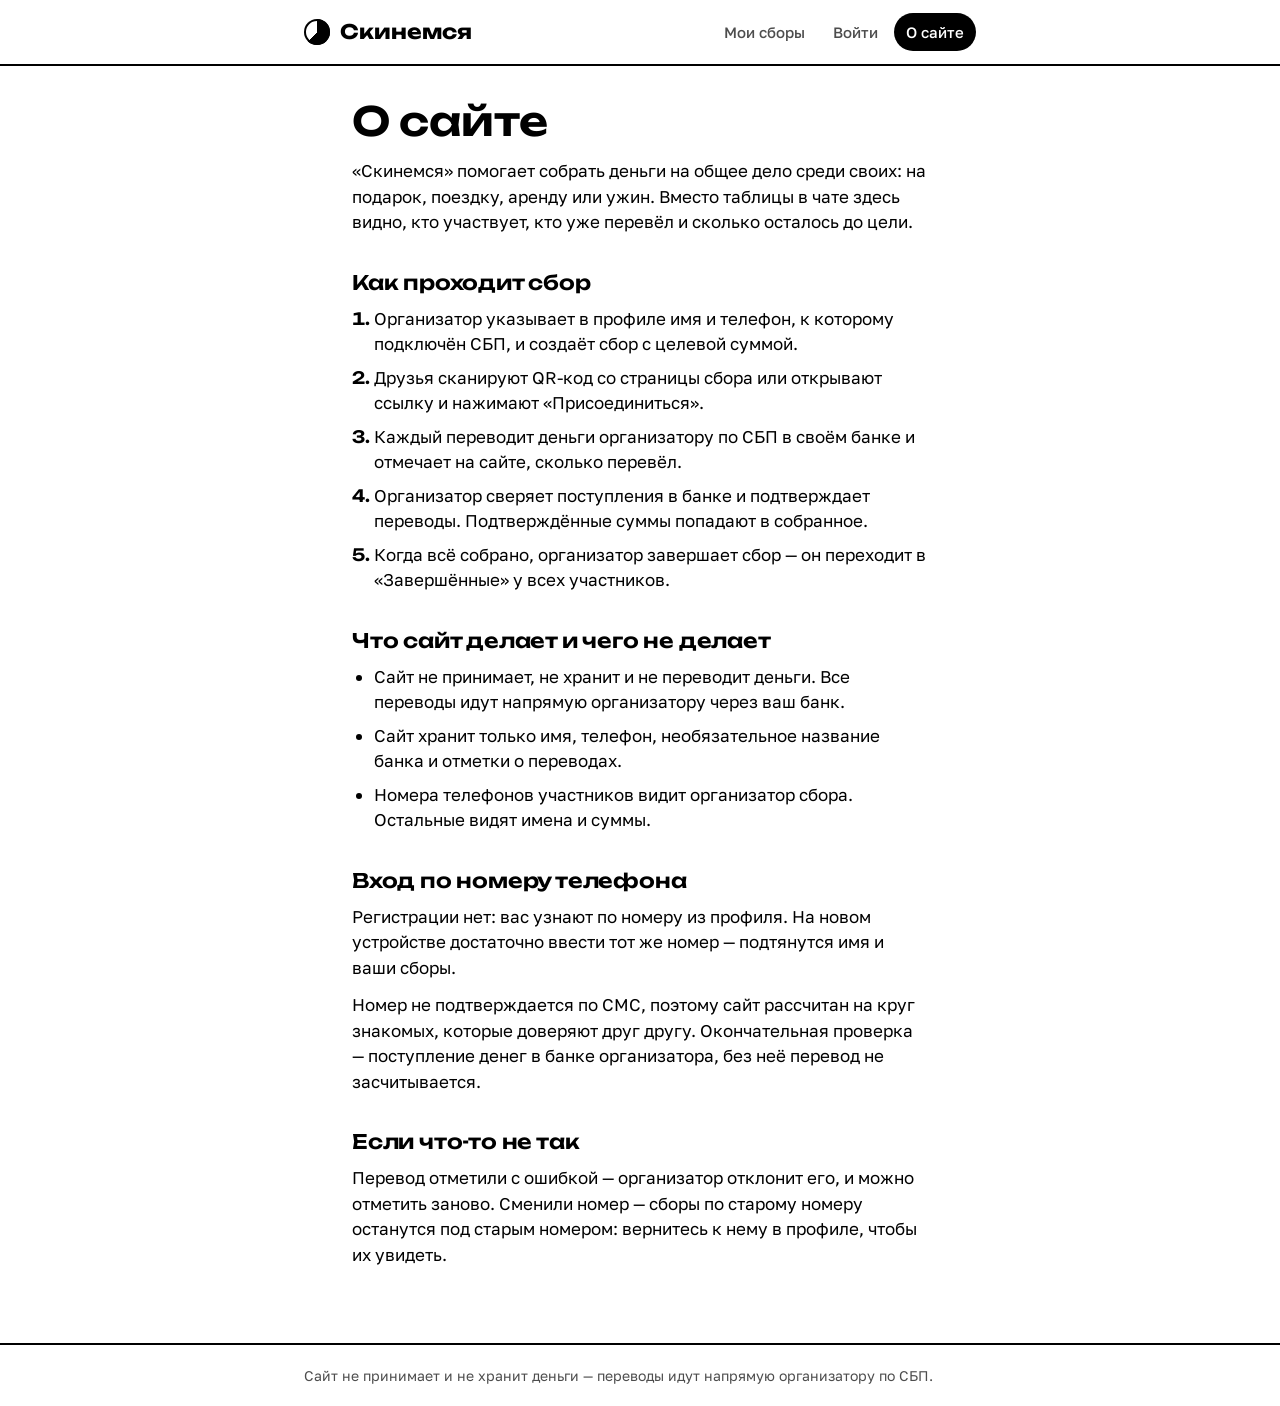
==== about.html @ de992a12 "Добавлен счетчик MyTracker" ====
<!doctype html>
<html lang="ru">
<head>
<meta charset="utf-8">
<meta name="viewport" content="width=device-width, initial-scale=1">
<title>О сайте — Скинемся</title>
<meta name="theme-color" content="#ffffff">
<link rel="icon" href="favicon.svg" type="image/svg+xml">
<link rel="preconnect" href="https://fonts.googleapis.com">
<link rel="preconnect" href="https://fonts.gstatic.com" crossorigin>
<link href="https://fonts.googleapis.com/css2?family=Golos+Text:wght@400;500;600&family=Unbounded:wght@500;600;700&display=swap" rel="stylesheet">
<link rel="stylesheet" href="css/style.css">

<!-- Top100 (Kraken) Counter -->
 <script src="js/analytics.js"></script>
<script>
    (function (w, d, c) {
    (w[c] = w[c] || []).push(function() {
        var options = {
            project: 7752721,
            widgetColor: "3c3a3c",
        };
        if (window.skAnalytics) { window.skAnalytics.apply(options); } 
        try {
            w.top100Counter = new top100(options);
        } catch(e) { }
    });
    var n = d.getElementsByTagName("script")[0],
    s = d.createElement("script"),
    f = function () { n.parentNode.insertBefore(s, n); };
    s.type = "text/javascript";
    s.async = true;
    s.src =
    (d.location.protocol == "https:" ? "https:" : "http:") +
    "//st.top100.ru/top100/top100.js";

    if (w.opera == "[object Opera]") {
    d.addEventListener("DOMContentLoaded", f, false);
} else { f(); }
})(window, document, "_top100q");
</script>
<noscript>
  <img src="//counter.rambler.ru/top100.cnt?pid=7752721" alt="Топ-100" />
</noscript>
<!-- END Top100 (Kraken) Counter -->
    <script>
     window.addEventListener('load', function () {
       window.top100Counter?.drawLogoTo('top100_widget');
     });
   </script>

   <!-- Top.Mail.Ru counter -->
<script type="text/javascript">
var _tmr = window._tmr || (window._tmr = []);
_tmr.push({id: "3800825", type: "pageView", start: (new Date()).getTime()});
(function (d, w, id) {
  if (d.getElementById(id)) return;
  var ts = d.createElement("script"); ts.type = "text/javascript"; ts.async = true; ts.id = id;
  ts.src = "https://top-fwz1.mail.ru/js/code.js";
  var f = function () {var s = d.getElementsByTagName("script")[0]; s.parentNode.insertBefore(ts, s);};
  if (w.opera == "[object Opera]") { d.addEventListener("DOMContentLoaded", f, false); } else { f(); }
})(document, window, "tmr-code");
</script>
<noscript><div><img src="https://top-fwz1.mail.ru/counter?id=3800825;js=na" style="position:absolute;left:-9999px;" alt="Top.Mail.Ru" /></div></noscript>
<!-- /Top.Mail.Ru counter -->
 

</head>
<body>

<a class="skip" href="#main">К содержимому</a>
<header class="site-header">
  <div class="wrap">
    <a class="logo" href="index.html"><span class="logo-mark" aria-hidden="true"></span>Скинемся</a>
    <nav class="nav" aria-label="Разделы">
      <a href="index.html">Мои сборы</a>
      <a href="profile.html"><span id="whoami">Профиль</span></a>
      <a href="about.html" aria-current="page">О сайте</a>
    </nav>
  </div>
</header>

<main id="main">
  <div class="wrap prose">
    <h1>О сайте</h1>
    <p class="lede" style="margin-top:14px">«Скинемся» помогает собрать деньги на общее дело среди своих: на подарок, поездку, аренду или ужин. Вместо таблицы в чате здесь видно, кто участвует, кто уже перевёл и сколько осталось до цели.</p>

    <h2>Как проходит сбор</h2>
    <ol>
      <li>Организатор указывает в профиле имя и телефон, к которому подключён СБП, и создаёт сбор с целевой суммой.</li>
      <li>Друзья сканируют QR-код со страницы сбора или открывают ссылку и нажимают «Присоединиться».</li>
      <li>Каждый переводит деньги организатору по СБП в своём банке и отмечает на сайте, сколько перевёл.</li>
      <li>Организатор сверяет поступления в банке и подтверждает переводы. Подтверждённые суммы попадают в собранное.</li>
      <li>Когда всё собрано, организатор завершает сбор — он переходит в «Завершённые» у всех участников.</li>
    </ol>

    <h2>Что сайт делает и чего не делает</h2>
    <ul>
      <li>Сайт не принимает, не хранит и не переводит деньги. Все переводы идут напрямую организатору через ваш банк.</li>
      <li>Сайт хранит только имя, телефон, необязательное название банка и отметки о переводах.</li>
      <li>Номера телефонов участников видит организатор сбора. Остальные видят имена и суммы.</li>
    </ul>

    <h2>Вход по номеру телефона</h2>
    <p>Регистрации нет: вас узнают по номеру из профиля. На новом устройстве достаточно ввести тот же номер — подтянутся имя и ваши сборы.</p>
    <p>Номер не подтверждается по СМС, поэтому сайт рассчитан на круг знакомых, которые доверяют друг другу. Окончательная проверка — поступление денег в банке организатора, без неё перевод не засчитывается.</p>

    <h2>Если что-то не так</h2>
    <p>Перевод отметили с ошибкой — организатор отклонит его, и можно отметить заново. Сменили номер — сборы по старому номеру останутся под старым номером: вернитесь к нему в профиле, чтобы их увидеть.</p>
  </div>
</main>

<footer class="site-footer">
  <div class="wrap">Сайт не принимает и не хранит деньги — переводы идут напрямую организатору по СБП.</div>
  <div id="top100_widget"></div>
</footer>

<script type="module">
  import { initChrome } from './js/common.js';
  initChrome();
</script>
</body>
</html>
---- css/style.css ----
/* Скинемся — сборы между своими. Чёрно-белая версия.
   Цвета не несут смысла: статусы различаются заливкой, пунктиром и зачёркиванием. */

:root {
  --bg: #ffffff;
  --surface: #ffffff;
  --soft: #efefef;        /* спокойная заливка: подложки, аватары */
  --ink: #000000;
  --muted: #4d4d4d;
  --line: #c9c9c9;        /* тонкие разделители в списках */
  --field: #6e6e6e;       /* рамка полей ввода */
  --btn: #000000;
  --btn-ink: #ffffff;

  --font-display: "Unbounded", "Arial Black", system-ui, sans-serif;
  --font-body: "Golos Text", system-ui, -apple-system, "Segoe UI", sans-serif;

  --measure: 44rem;
  --r-sm: 8px;
  --r-lg: 14px;
  --edge: 2px;
  color-scheme: light;
}

@media (prefers-color-scheme: dark) {
  :root:not([data-theme="light"]) {
    --bg: #000000;
    --surface: #000000;
    --soft: #1c1c1c;
    --ink: #ffffff;
    --muted: #b8b8b8;
    --line: #3d3d3d;
    --field: #8f8f8f;
    --btn: #ffffff;
    --btn-ink: #000000;
    color-scheme: dark;
  }
}

*, *::before, *::after { box-sizing: border-box; }

html { -webkit-text-size-adjust: 100%; }

body {
  margin: 0;
  background: var(--bg);
  color: var(--ink);
  font-family: var(--font-body);
  font-size: 1.0625rem;
  line-height: 1.5;
  min-height: 100vh;
  display: flex;
  flex-direction: column;
}

a { color: inherit; text-underline-offset: 0.18em; }
a:hover { text-decoration-thickness: 2px; }

:focus-visible {
  outline: 3px solid var(--ink);
  outline-offset: 3px;
  border-radius: 4px;
}

h1, h2, h3 {
  font-family: var(--font-display);
  font-weight: 600;
  line-height: 1.15;
  letter-spacing: -0.01em;
  margin: 0;
}
h1 { font-size: clamp(1.75rem, 5vw, 2.5rem); }
h2 { font-size: 1.125rem; margin-bottom: 0.875rem; }
p { margin: 0 0 0.75rem; }

.wrap {
  width: 100%;
  max-width: var(--measure);
  margin: 0 auto;
  padding: 0 16px;
}

.skip {
  position: absolute; left: -999px; top: 8px;
  background: var(--surface); color: var(--ink);
  border: var(--edge) solid var(--ink);
  padding: 8px 12px; z-index: 10;
}
.skip:focus { left: 8px; }

/* ---------------------------------------------------------------- Шапка */

.demo-bar {
  background: var(--soft);
  color: var(--ink);
  border-bottom: 2px dashed var(--ink);
  font-size: 0.875rem;
  padding: 8px 16px;
  text-align: center;
}

.site-header {
  border-bottom: var(--edge) solid var(--ink);
  background: var(--surface);
}
.site-header .wrap {
  display: flex;
  align-items: center;
  justify-content: space-between;
  gap: 16px;
  min-height: 64px;
  flex-wrap: wrap;
}
.logo {
  font-family: var(--font-display);
  font-weight: 700;
  font-size: 1.25rem;
  text-decoration: none;
  display: inline-flex;
  align-items: center;
  gap: 10px;
}
.logo-mark {
  width: 26px; height: 26px; border-radius: 50%;
  background: conic-gradient(var(--ink) 0 62%, var(--surface) 62% 100%);
  box-shadow: inset 0 0 0 2px var(--ink);
  flex: none;
}
.nav { display: flex; gap: 4px; flex-wrap: wrap; }
.nav a {
  text-decoration: none;
  padding: 8px 12px;
  border-radius: 999px;
  color: var(--muted);
  font-weight: 500;
  font-size: 0.9375rem;
}
.nav a:hover { color: var(--ink); background: var(--soft); }
.nav a[aria-current="page"] {
  color: var(--btn-ink);
  background: var(--btn);
}

main { flex: 1; padding: 32px 0 64px; }

.site-footer {
  border-top: var(--edge) solid var(--ink);
  color: var(--muted);
  font-size: 0.875rem;
  padding: 20px 0;
}

/* --------------------------------------------------------------- Кнопки */

.btn {
  appearance: none;
  border: var(--edge) solid var(--btn);
  background: var(--btn);
  color: var(--btn-ink);
  font: 600 1rem/1.2 var(--font-body);
  padding: 12px 20px;
  border-radius: 999px;
  cursor: pointer;
  text-decoration: none;
  display: inline-flex;
  align-items: center;
  justify-content: center;
  gap: 8px;
  min-height: 48px;
}
.btn:hover { background: var(--surface); color: var(--ink); border-color: var(--ink); }
.btn:disabled { opacity: 0.5; cursor: progress; }

/* Главное действие на экране: контур и жёсткая тень */
.btn-fill {
  background: var(--surface);
  color: var(--ink);
  border-color: var(--ink);
  box-shadow: 4px 4px 0 var(--ink);
}
.btn-fill:hover { background: var(--ink); color: var(--surface); }

.btn-ghost { background: transparent; color: var(--ink); border-color: var(--ink); }
.btn-ghost:hover { background: var(--ink); color: var(--surface); }

.btn-small { min-height: 36px; padding: 6px 14px; font-size: 0.9375rem; }

/* Подтвердить — сплошная, отклонить — пунктир */
.btn-ok { background: var(--btn); border-color: var(--btn); color: var(--btn-ink); }
.btn-bad { background: transparent; border: var(--edge) dashed var(--ink); color: var(--ink); }
.btn-bad:hover { background: var(--ink); color: var(--surface); border-style: dashed; }
.btn-row { display: flex; gap: 10px; flex-wrap: wrap; align-items: center; }

/* ---------------------------------------------------------------- Формы */

.field { display: grid; gap: 6px; margin-bottom: 18px; }
.field label { font-weight: 600; font-size: 0.9375rem; }
.field .hint { color: var(--muted); font-size: 0.875rem; margin: 0; }
input, textarea {
  font: inherit;
  color: var(--ink);
  background: var(--surface);
  border: var(--edge) solid var(--field);
  border-radius: var(--r-sm);
  padding: 11px 12px;
  width: 100%;
}
input::placeholder, textarea::placeholder { color: var(--field); opacity: 1; }
input:focus, textarea:focus {
  border-color: var(--ink);
  box-shadow: 0 0 0 1px var(--ink);
  outline: none;
}
textarea { min-height: 84px; resize: vertical; }
.error-text {
  color: var(--ink);
  font-size: 0.875rem;
  font-weight: 600;
  margin: 0;
  min-height: 1.3em;
}
.error-text:not(:empty) {
  border-left: 4px solid var(--ink);
  padding-left: 10px;
}

/* ------------------------------------------------------------- Панели */

.panel {
  background: var(--surface);
  border: var(--edge) solid var(--ink);
  border-radius: var(--r-lg);
  padding: 24px;
  margin-bottom: 20px;
}
@media (max-width: 520px) {
  .panel { padding: 18px 16px; }
}

.page-head {
  display: flex;
  justify-content: space-between;
  align-items: flex-end;
  gap: 16px;
  flex-wrap: wrap;
  margin-bottom: 28px;
}
.lede { color: var(--muted); max-width: 36rem; }
.muted { color: var(--muted); }
.state { color: var(--muted); padding: 24px 0; }

/* -------------------------------------------- Шкала сбора — главный элемент */

.tally-figures {
  display: flex;
  align-items: baseline;
  gap: 12px;
  flex-wrap: wrap;
  margin-bottom: 14px;
}
.big-sum {
  font-family: var(--font-display);
  font-weight: 700;
  font-size: clamp(2.25rem, 9vw, 3.75rem);
  line-height: 1;
  letter-spacing: -0.03em;
  font-variant-numeric: tabular-nums;
}
.of-sum { color: var(--muted); font-size: 1.125rem; }
.bar {
  position: relative;
  height: 30px;
  border-radius: 999px;
  background: var(--surface);
  overflow: hidden;
  box-shadow: inset 0 0 0 2px var(--ink);
}
.bar > .bar-fill {
  position: absolute; inset: 0 auto 0 0;
  background: var(--ink);
  transition: width 700ms cubic-bezier(.2,.8,.2,1);
}
/* Ждёт подтверждения: штриховка вместо сплошной заливки */
.bar > .bar-pending {
  position: absolute; top: 0; bottom: 0;
  background: repeating-linear-gradient(-45deg, var(--ink) 0 2px, transparent 2px 7px);
}
.bar-thin { height: 10px; box-shadow: inset 0 0 0 1.5px var(--ink); }
.tally-note { margin-top: 12px; color: var(--muted); font-size: 0.9375rem; }
.tally-note strong { color: var(--ink); }

@media (prefers-reduced-motion: reduce) {
  .bar > .bar-fill { transition: none; }
}

/* ---------------------------------------------------------- Список сборов */

.list-heading { margin: 32px 0 12px; }
.cards { list-style: none; margin: 0; padding: 0; display: grid; gap: 12px; }
.c-card {
  display: block;
  background: var(--surface);
  border: var(--edge) solid var(--ink);
  border-radius: var(--r-lg);
  padding: 18px 20px;
  text-decoration: none;
}
.c-card:hover { box-shadow: 5px 5px 0 var(--ink); transform: translate(-2px, -2px); }
.c-card-top { display: flex; justify-content: space-between; gap: 12px; align-items: baseline; margin-bottom: 4px; }
.c-card-title { font-family: var(--font-display); font-weight: 600; font-size: 1.0625rem; }
.c-card-sum { font-weight: 600; font-variant-numeric: tabular-nums; white-space: nowrap; }
.c-card-meta { color: var(--muted); font-size: 0.875rem; margin-bottom: 12px; }
/* Завершённый сбор: пунктирная рамка */
.c-card.is-closed { background: transparent; border-style: dashed; }

.empty {
  border: var(--edge) dashed var(--ink);
  border-radius: var(--r-lg);
  padding: 28px 24px;
  text-align: left;
}
.empty p { color: var(--muted); }

/* --------------------------------------------------------------- Бейджи */

.tag {
  display: inline-block;
  font-size: 0.8125rem;
  font-weight: 600;
  padding: 2px 10px;
  border-radius: 999px;
  border: 1.5px solid var(--ink);
  background: var(--surface);
  color: var(--ink);
  white-space: nowrap;
}
.tag-ok { background: var(--ink); color: var(--surface); }          /* подтверждено: сплошная */
.tag-wait { border-style: dashed; background: var(--soft); }        /* ждёт: пунктир */
.tag-bad { text-decoration: line-through; color: var(--muted); border-color: var(--muted); } /* отклонено: зачёркнуто */

/* ------------------------------------------------------------- Страница сбора */

.c-head { margin-bottom: 24px; }
.c-head h1 { margin-bottom: 10px; overflow-wrap: anywhere; }
.c-meta { display: flex; gap: 8px; flex-wrap: wrap; align-items: center; color: var(--muted); font-size: 0.9375rem; }
.c-desc { margin-top: 12px; white-space: pre-line; }

.sbp {
  display: flex;
  justify-content: space-between;
  align-items: center;
  gap: 12px;
  flex-wrap: wrap;
  padding: 14px 16px;
  border-radius: var(--r-sm);
  background: var(--soft);
  margin-bottom: 14px;
}
.sbp-phone {
  font-family: var(--font-display);
  font-weight: 600;
  font-size: 1.25rem;
  font-variant-numeric: tabular-nums;
}
.sbp-bank { color: var(--muted); font-size: 0.9375rem; }

.pay-form { display: flex; gap: 10px; flex-wrap: wrap; align-items: flex-end; }
.pay-form .field { flex: 1 1 180px; margin: 0; }

.rows { list-style: none; margin: 0; padding: 0; }
.row {
  display: flex;
  justify-content: space-between;
  align-items: center;
  gap: 12px;
  padding: 12px 0;
  border-top: 1px solid var(--line);
  flex-wrap: wrap;
}
.row:first-child { border-top: 0; padding-top: 0; }
.row:last-child { padding-bottom: 0; }
.row-main { min-width: 0; }
.row-name { font-weight: 600; overflow-wrap: anywhere; }
.row-sub { color: var(--muted); font-size: 0.875rem; }
.row-side { display: flex; gap: 8px; align-items: center; flex-wrap: wrap; justify-content: flex-end; }
.row-sum { font-weight: 600; font-variant-numeric: tabular-nums; }
.avatar {
  width: 36px; height: 36px; border-radius: 50%;
  display: inline-grid; place-items: center;
  font-family: var(--font-display); font-weight: 600; font-size: 0.875rem;
  background: var(--soft);
  border: 1.5px solid var(--ink);
  flex: none;
}
.row-who { display: flex; gap: 12px; align-items: center; min-width: 0; }

.invite { display: grid; grid-template-columns: auto 1fr; gap: 24px; align-items: center; }
/* QR всегда чёрный на белом, в любой теме */
.qr {
  width: 188px; height: 188px;
  background: #ffffff;
  border-radius: var(--r-sm);
  padding: 10px;
  box-shadow: 0 0 0 2px var(--ink);
}
.qr svg { width: 100%; height: 100%; display: block; }
.qr svg path, .qr svg rect { shape-rendering: crispEdges; }
@media (max-width: 560px) {
  .invite { grid-template-columns: 1fr; justify-items: start; }
}

details summary { cursor: pointer; font-weight: 600; padding: 4px 0; }
details[open] summary { margin-bottom: 12px; }

/* ---------------------------------------------------------------- Диалог */

dialog {
  border: var(--edge) solid var(--ink);
  border-radius: var(--r-lg);
  padding: 0;
  width: min(32rem, calc(100vw - 32px));
  background: var(--surface);
  color: var(--ink);
}
dialog::backdrop { background: rgba(0, 0, 0, 0.6); }
dialog form { padding: 24px; }
dialog h2 { font-size: 1.375rem; margin-bottom: 20px; }

/* --------------------------------------------------------------- Профиль */

.profile-card { max-width: 30rem; }
.who-line { display: flex; gap: 14px; align-items: center; margin-bottom: 22px; }
.who-line .avatar {
  width: 52px; height: 52px; font-size: 1.125rem;
  background: var(--ink); color: var(--surface);
}

/* --------------------------------------------------------------- О сайте */

.prose { max-width: 38rem; }
.prose h2 { margin: 36px 0 12px; font-size: 1.25rem; }
.prose p, .prose li { color: var(--ink); }
.prose ol, .prose ul { padding-left: 1.3em; margin: 0 0 12px; }
.prose li { margin-bottom: 8px; }
.prose li::marker { font-family: var(--font-display); font-weight: 600; }
.prose code {
  background: var(--soft);
  border-radius: 4px;
  padding: 1px 6px;
  font-size: 0.9em;
}

/* ----------------------------------------------------------------- Тост */

.toast {
  position: fixed;
  left: 50%;
  bottom: 24px;
  transform: translate(-50%, 20px);
  background: var(--btn);
  color: var(--btn-ink);
  border: var(--edge) solid var(--ink);
  padding: 12px 18px;
  border-radius: 999px;
  font-weight: 500;
  opacity: 0;
  pointer-events: none;
  transition: opacity 180ms, transform 180ms;
  max-width: calc(100vw - 32px);
  z-index: 50;
}
/* Ошибка: пунктирная рамка вместо красного */
.toast[data-kind="bad"] {
  background: var(--surface);
  color: var(--ink);
  border-style: dashed;
  box-shadow: 4px 4px 0 var(--ink);
}
.toast.is-visible { opacity: 1; transform: translate(-50%, 0); }
@media (prefers-reduced-motion: reduce) { .toast { transition: none; } }

[hidden] { display: none !important; }
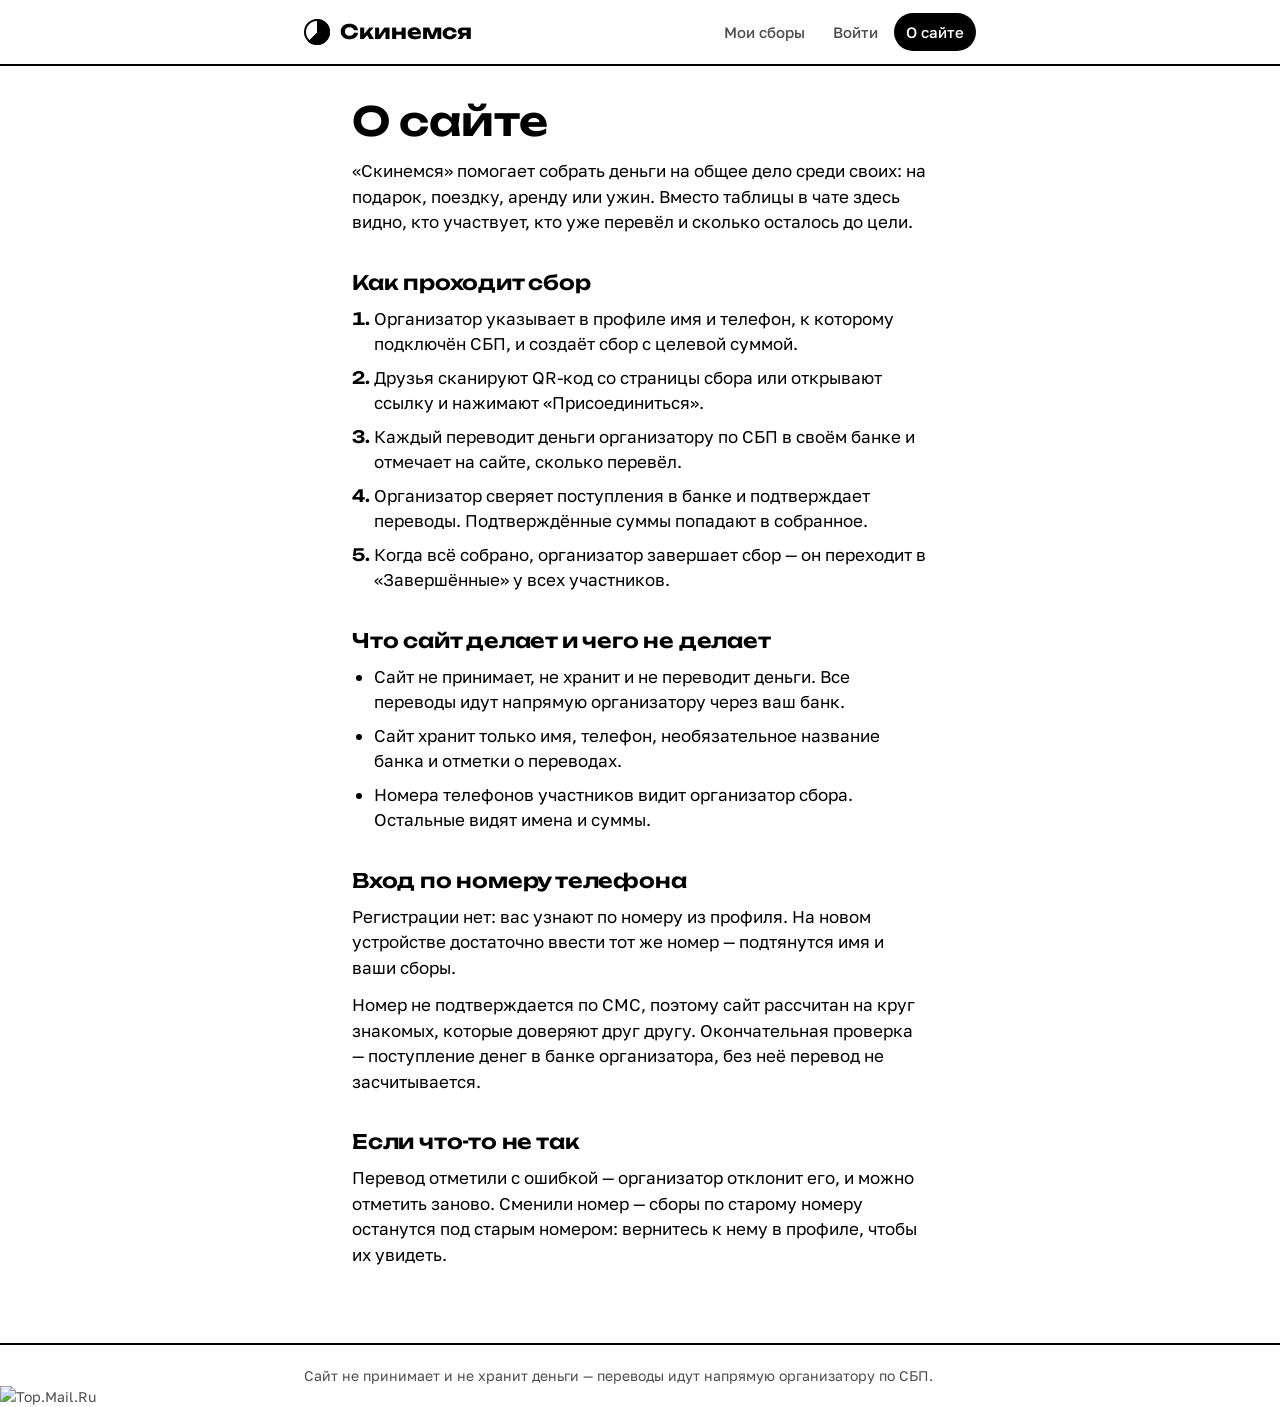
==== commit e734ee46: "Добавлен логотип счетчика на страницу about3" ====
--- a/about.html
+++ b/about.html
@@ -61,7 +61,7 @@
   if (w.opera == "[object Opera]") { d.addEventListener("DOMContentLoaded", f, false); } else { f(); }
 })(document, window, "tmr-code");
 </script>
-<noscript><div><img src="https://top-fwz1.mail.ru/counter?id=3800825;js=na" style="position:absolute;left:-9999px;" alt="Top.Mail.Ru" /></div></noscript>
+
 <!-- /Top.Mail.Ru counter -->
  
 
@@ -113,6 +113,8 @@
 <footer class="site-footer">
   <div class="wrap">Сайт не принимает и не хранит деньги — переводы идут напрямую организатору по СБП.</div>
   <div id="top100_widget"></div>
+  <div><img src="https://top-fwz1.mail.ru/counter?id=3800825;js=na" style="position:absolute;left:0px;" alt="Top.Mail.Ru" /></div>
+
 </footer>
 
 <script type="module">
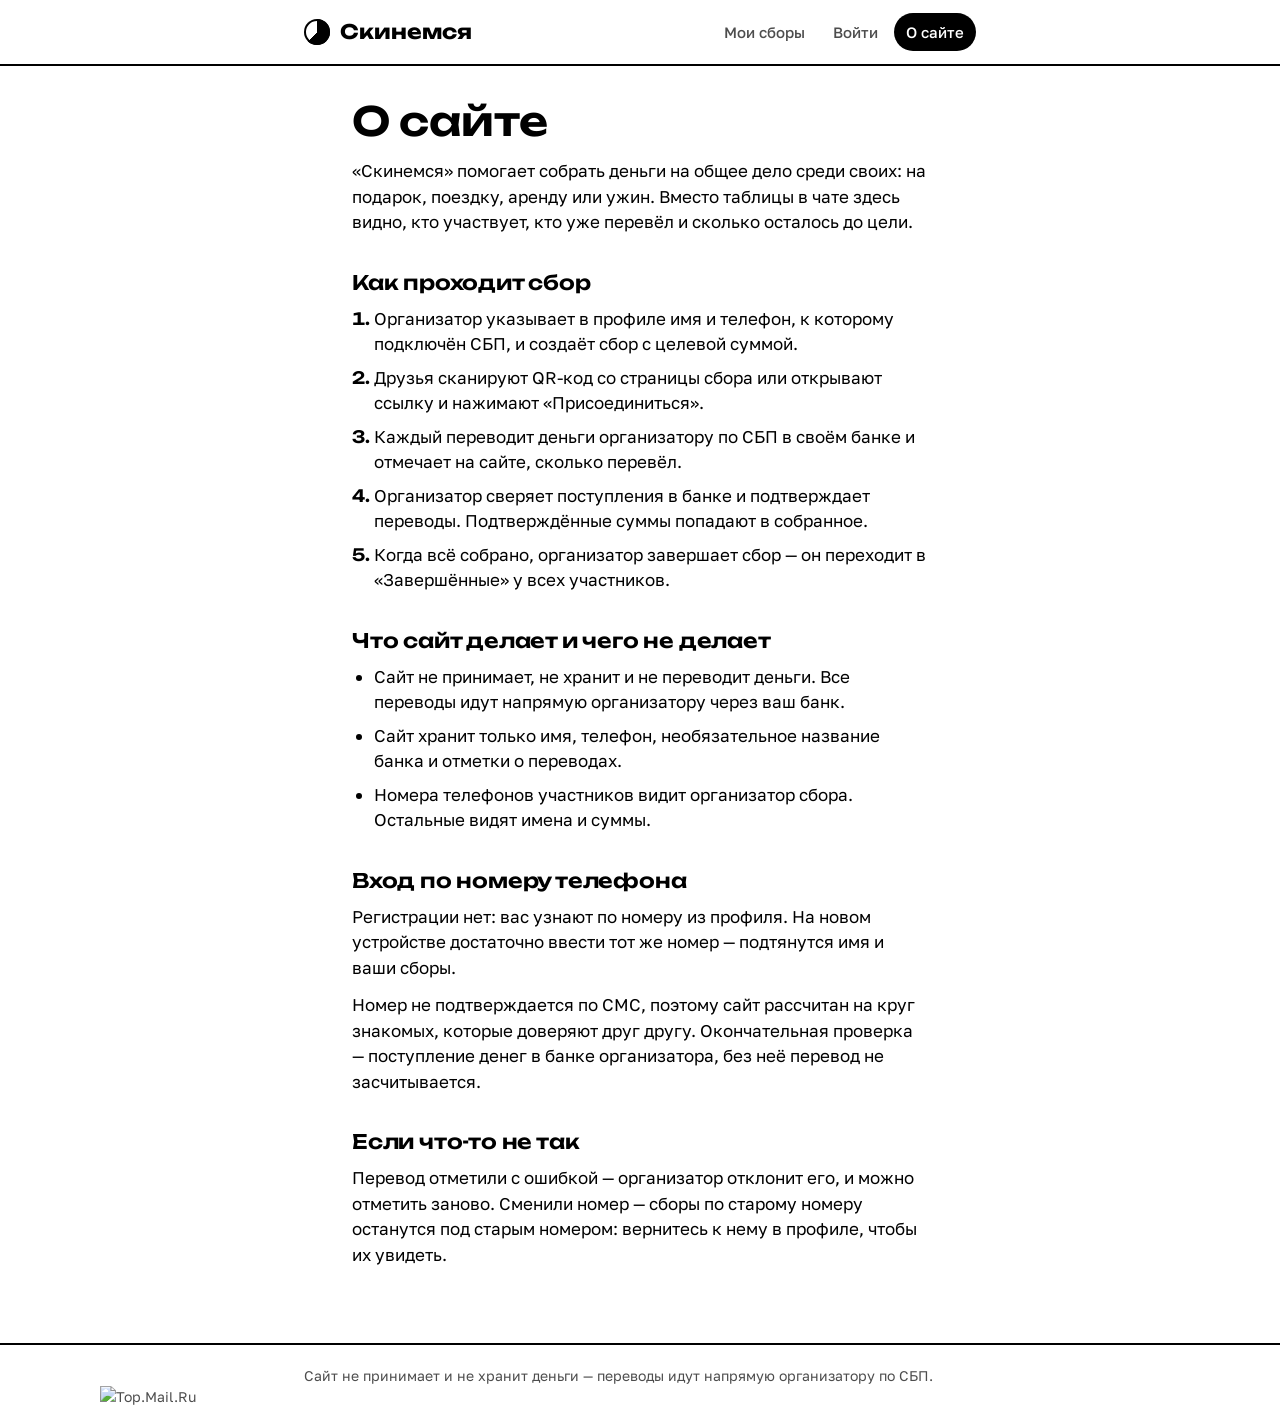
==== commit da2a93e2: "Добавлен логотип счетчика на страницу about4" ====
--- a/about.html
+++ b/about.html
@@ -113,7 +113,7 @@
 <footer class="site-footer">
   <div class="wrap">Сайт не принимает и не хранит деньги — переводы идут напрямую организатору по СБП.</div>
   <div id="top100_widget"></div>
-  <div><img src="https://top-fwz1.mail.ru/counter?id=3800825;js=na" style="position:absolute;left:0px;" alt="Top.Mail.Ru" /></div>
+  <div><img src="https://top-fwz1.mail.ru/counter?id=3800825;js=na" style="position:absolute;left:100px;" alt="Top.Mail.Ru" /></div>
 
 </footer>
 
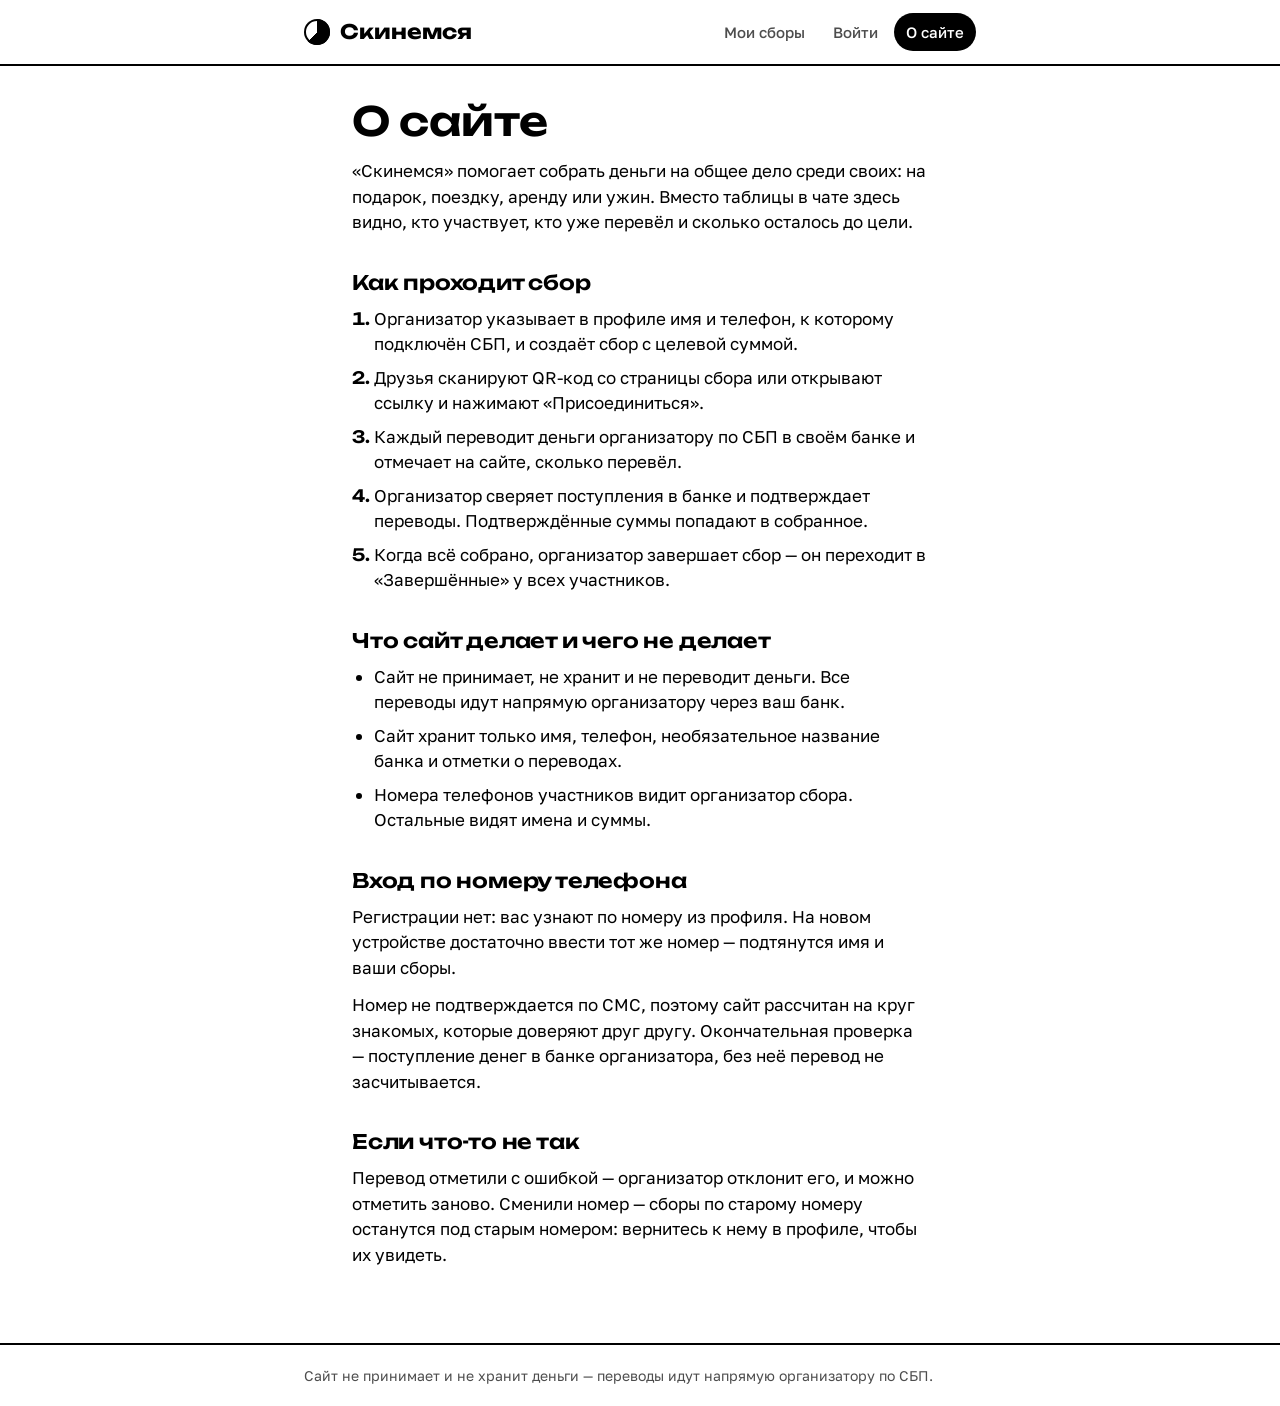
==== commit eaf59d13: "Добавлен логотип счетчика на страницу about5" ====
--- a/about.html
+++ b/about.html
@@ -61,9 +61,9 @@
   if (w.opera == "[object Opera]") { d.addEventListener("DOMContentLoaded", f, false); } else { f(); }
 })(document, window, "tmr-code");
 </script>
+<noscript><div><img src="https://top-fwz1.mail.ru/counter?id=3800825;js=na" style="position:absolute;left:-9999px;" alt="Top.Mail.Ru" /></div></noscript>
+<!-- /Top.Mail.Ru counter -->
 
-<!-- /Top.Mail.Ru counter -->
- 
 
 </head>
 <body>
@@ -113,8 +113,6 @@
 <footer class="site-footer">
   <div class="wrap">Сайт не принимает и не хранит деньги — переводы идут напрямую организатору по СБП.</div>
   <div id="top100_widget"></div>
-  <div><img src="https://top-fwz1.mail.ru/counter?id=3800825;js=na" style="position:absolute;left:100px;" alt="Top.Mail.Ru" /></div>
-
 </footer>
 
 <script type="module">
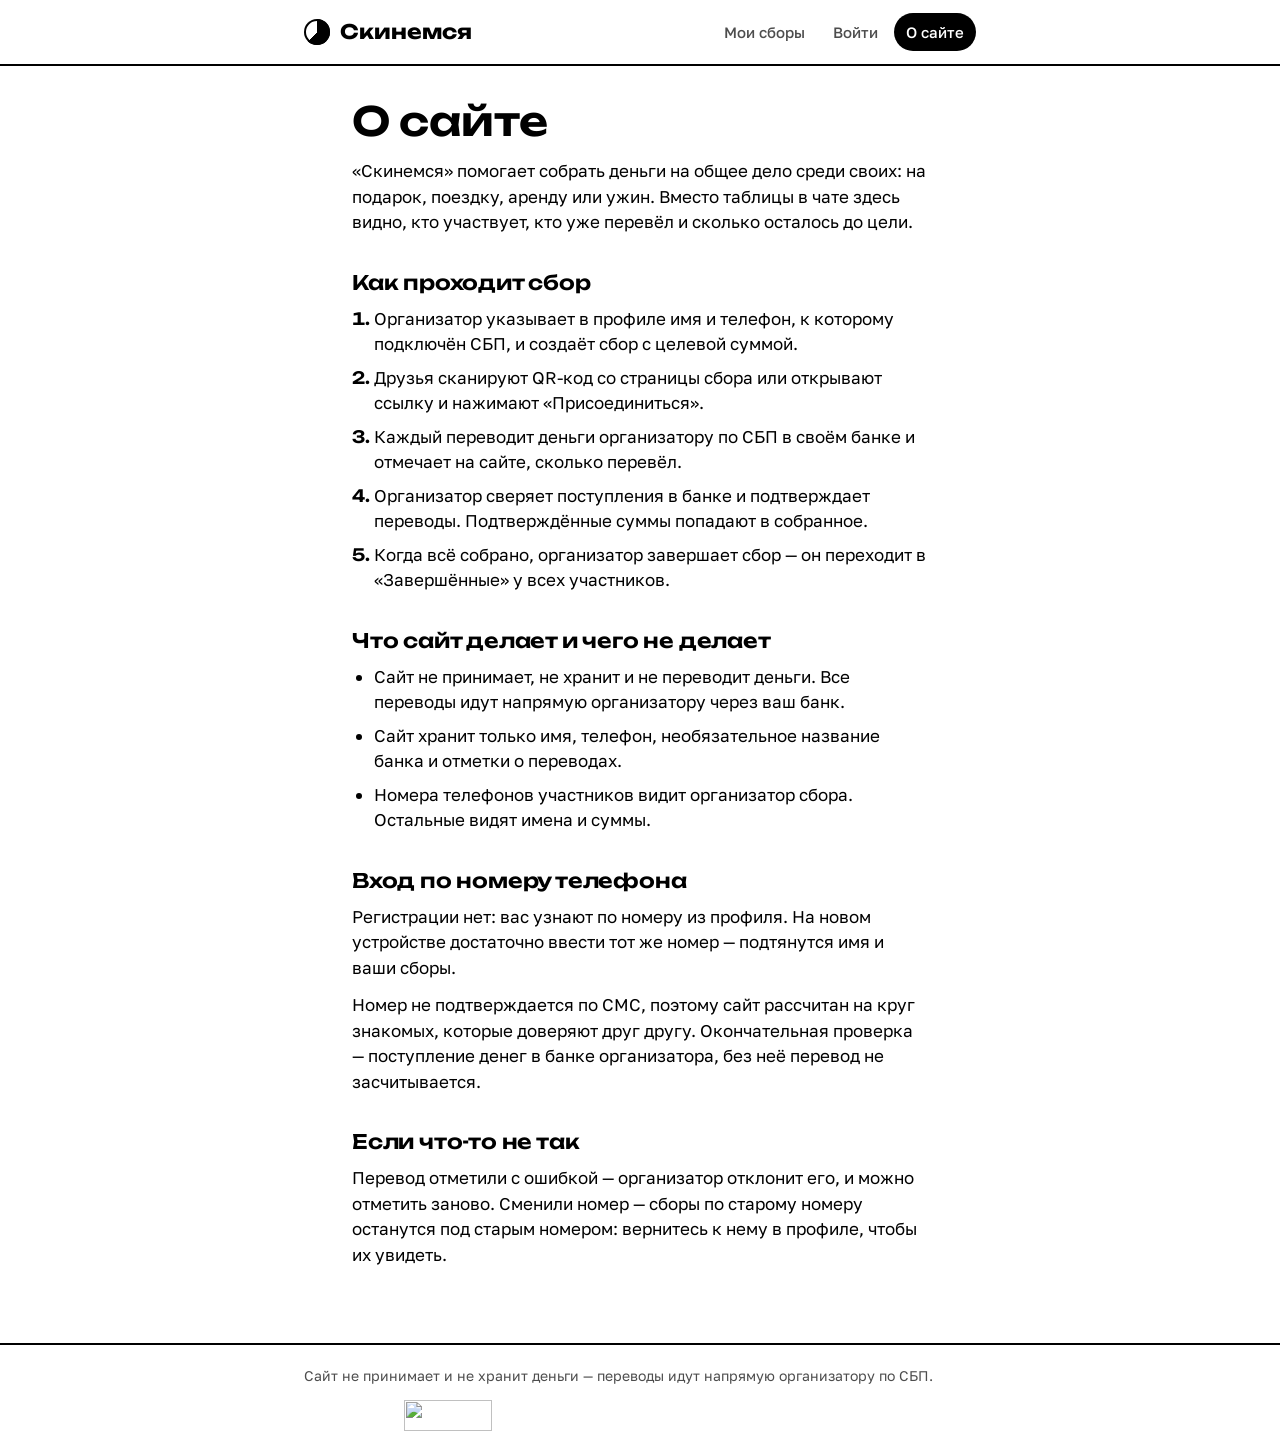
==== commit e55fa02c: "Добавлен счетчик LiveInternet" ====
--- a/about.html
+++ b/about.html
@@ -65,6 +65,7 @@
 <!-- /Top.Mail.Ru counter -->
 
 
+
 </head>
 <body>
 
@@ -111,13 +112,30 @@
 </main>
 
 <footer class="site-footer">
-  <div class="wrap">Сайт не принимает и не хранит деньги — переводы идут напрямую организатору по СБП.</div>
-  <div id="top100_widget"></div>
+  <div class="wrap">
+    Сайт не принимает и не хранит деньги — переводы идут напрямую организатору по СБП.
+
+    <div style="display:flex; flex-wrap:wrap; align-items:center; gap:12px; margin-top:14px;">
+      <div id="top100_widget" style="position:static; min-width:88px; min-height:31px;"></div>
+      <div style="min-width:88px; min-height:31px;"><!--LiveInternet counter--><a href="https://www.liveinternet.ru/click"
+      target="_blank"><img id="licnt5DE4" width="88" height="31" style="border:0"
+      title="LiveInternet: показано число просмотров за 24 часа, посетителей за 24 часа и за сегодня"
+      src="[data-uri]"
+      alt=""/></a><script>(function(d,s){d.getElementById("licnt5DE4").src=
+      "https://counter.yadro.ru/hit?t18.2;r"+escape(d.referrer)+
+      ((typeof(s)=="undefined")?"":";s"+s.width+"*"+s.height+"*"+
+      (s.colorDepth?s.colorDepth:s.pixelDepth))+";u"+escape(d.URL)+
+      ";h"+escape(d.title.substring(0,150))+";"+Math.random()})
+      (document,screen)</script><!--/LiveInternet--></div>
+    </div>
+  </div>
 </footer>
 
 <script type="module">
   import { initChrome } from './js/common.js';
   initChrome();
 </script>
+
+
 </body>
 </html>
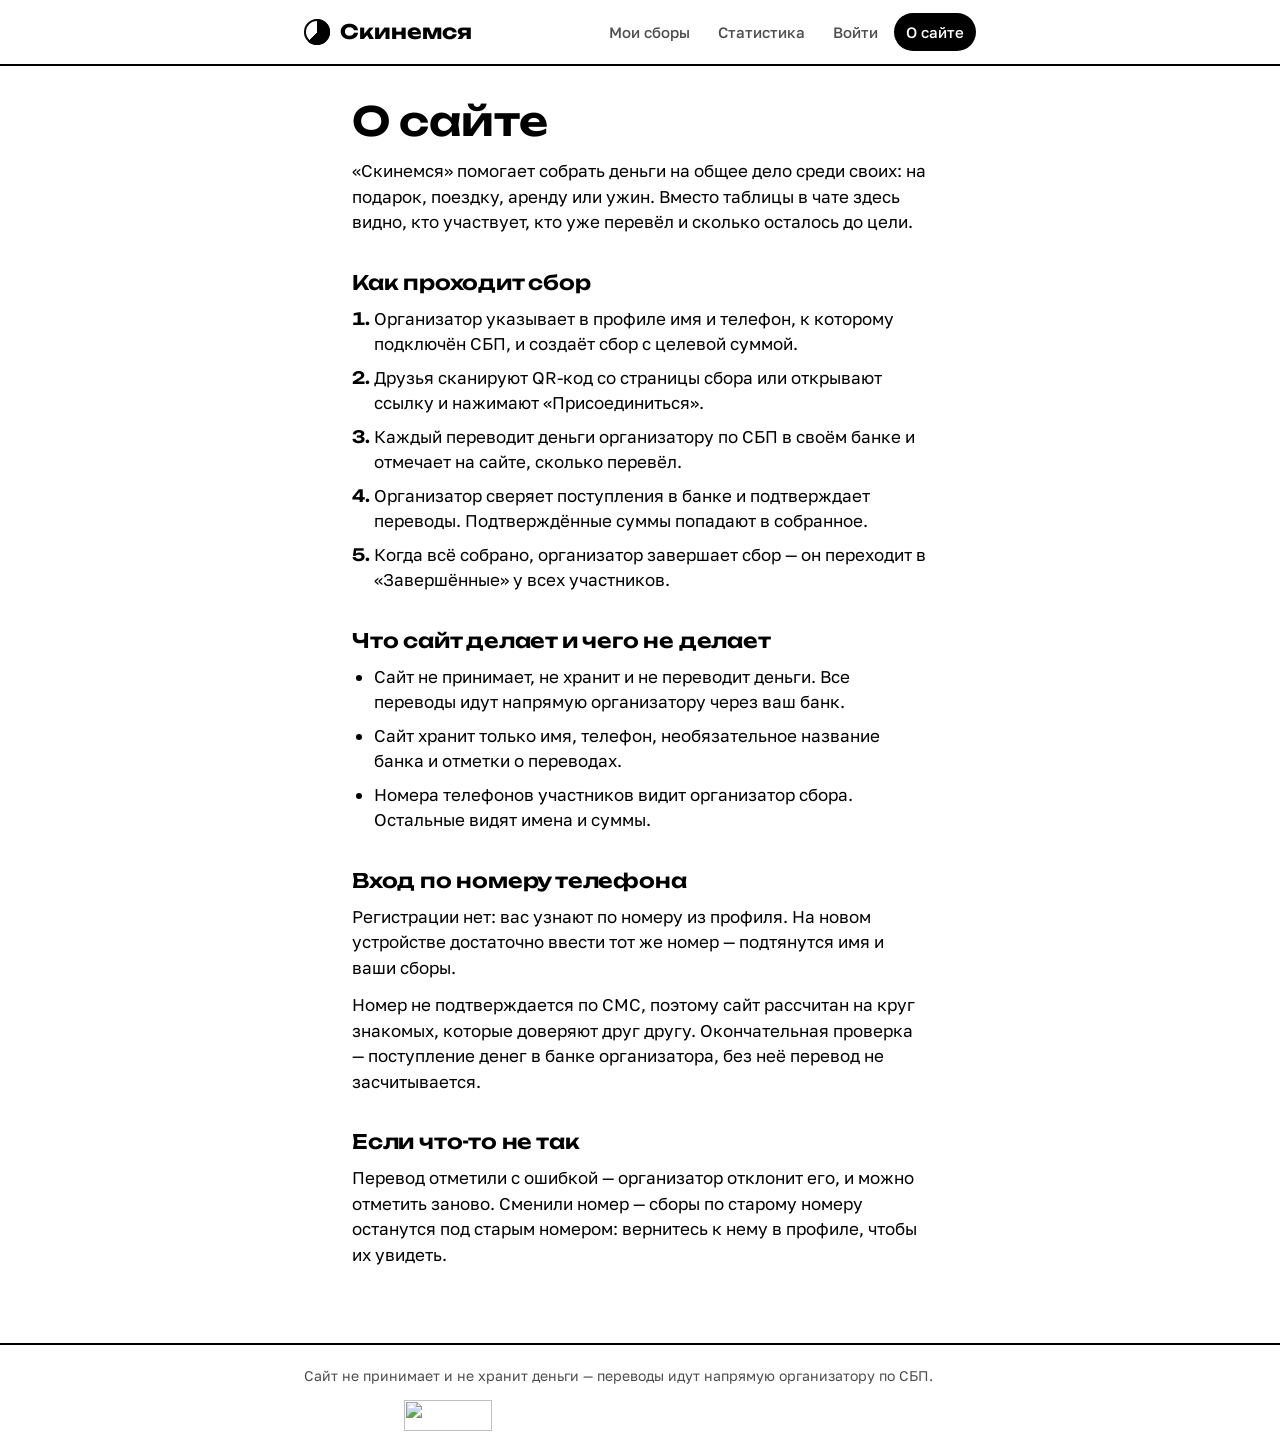
==== commit 503b0880: "Добавлена страница статистики пользователя stats.html показывает, в скольких сборах пользователь уча" ====
--- a/about.html
+++ b/about.html
@@ -75,6 +75,7 @@
     <a class="logo" href="index.html"><span class="logo-mark" aria-hidden="true"></span>Скинемся</a>
     <nav class="nav" aria-label="Разделы">
       <a href="index.html">Мои сборы</a>
+      <a href="stats.html">Статистика</a>
       <a href="profile.html"><span id="whoami">Профиль</span></a>
       <a href="about.html" aria-current="page">О сайте</a>
     </nav>
--- a/css/style.css
+++ b/css/style.css
@@ -292,6 +292,32 @@
 @media (prefers-reduced-motion: reduce) {
   .bar > .bar-fill { transition: none; }
 }
+
+/* ------------------------------------------------------- Статистика */
+
+.stats {
+  display: grid;
+  grid-template-columns: repeat(auto-fit, minmax(200px, 1fr));
+  gap: 12px;
+}
+.stat {
+  border: var(--edge) solid var(--ink);
+  border-radius: var(--r-lg);
+  padding: 18px 20px;
+  min-width: 0;
+}
+.stat-label { font-weight: 600; font-size: 0.9375rem; }
+.stat-value {
+  font-family: var(--font-display);
+  font-weight: 700;
+  font-size: clamp(1.75rem, 6vw, 2.5rem);
+  line-height: 1.1;
+  letter-spacing: -0.02em;
+  font-variant-numeric: tabular-nums;
+  margin: 10px 0 6px;
+  overflow-wrap: anywhere;
+}
+.stat-note { color: var(--muted); font-size: 0.875rem; }
 
 /* ---------------------------------------------------------- Список сборов */
 
